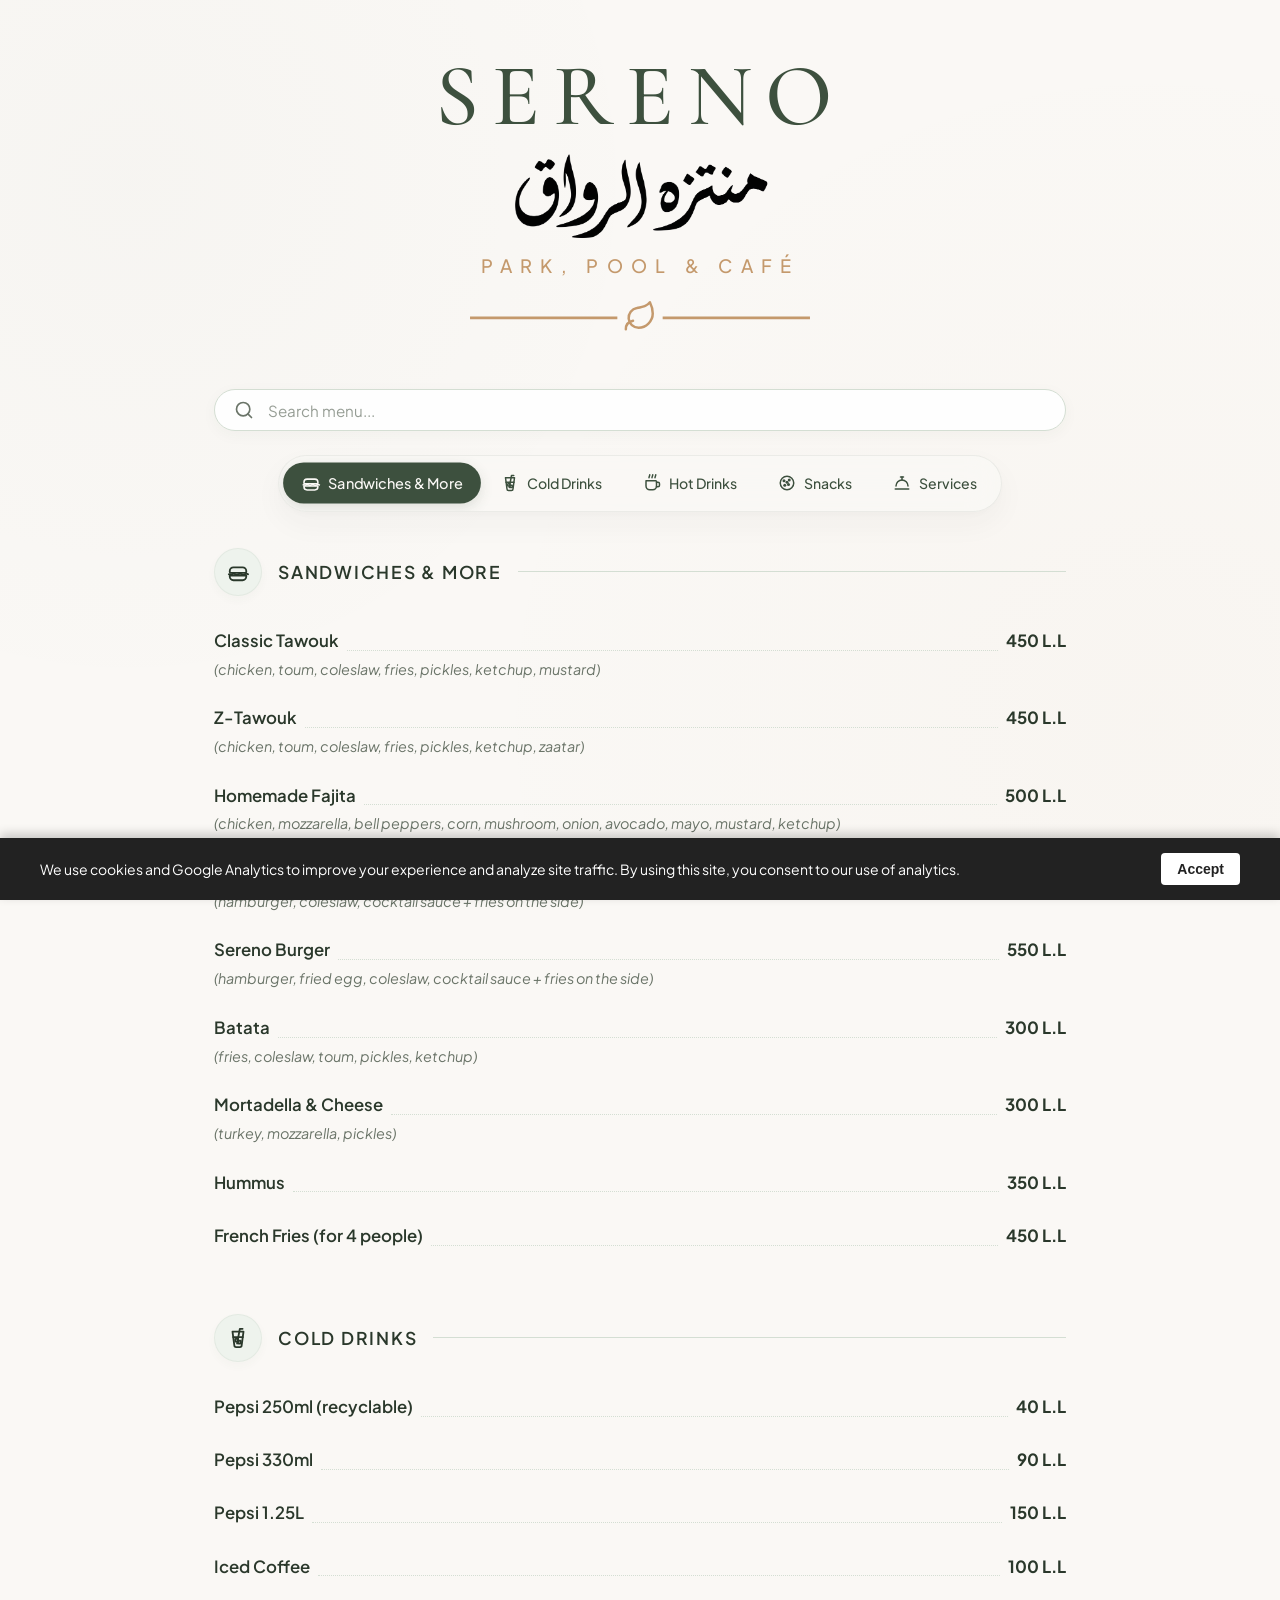
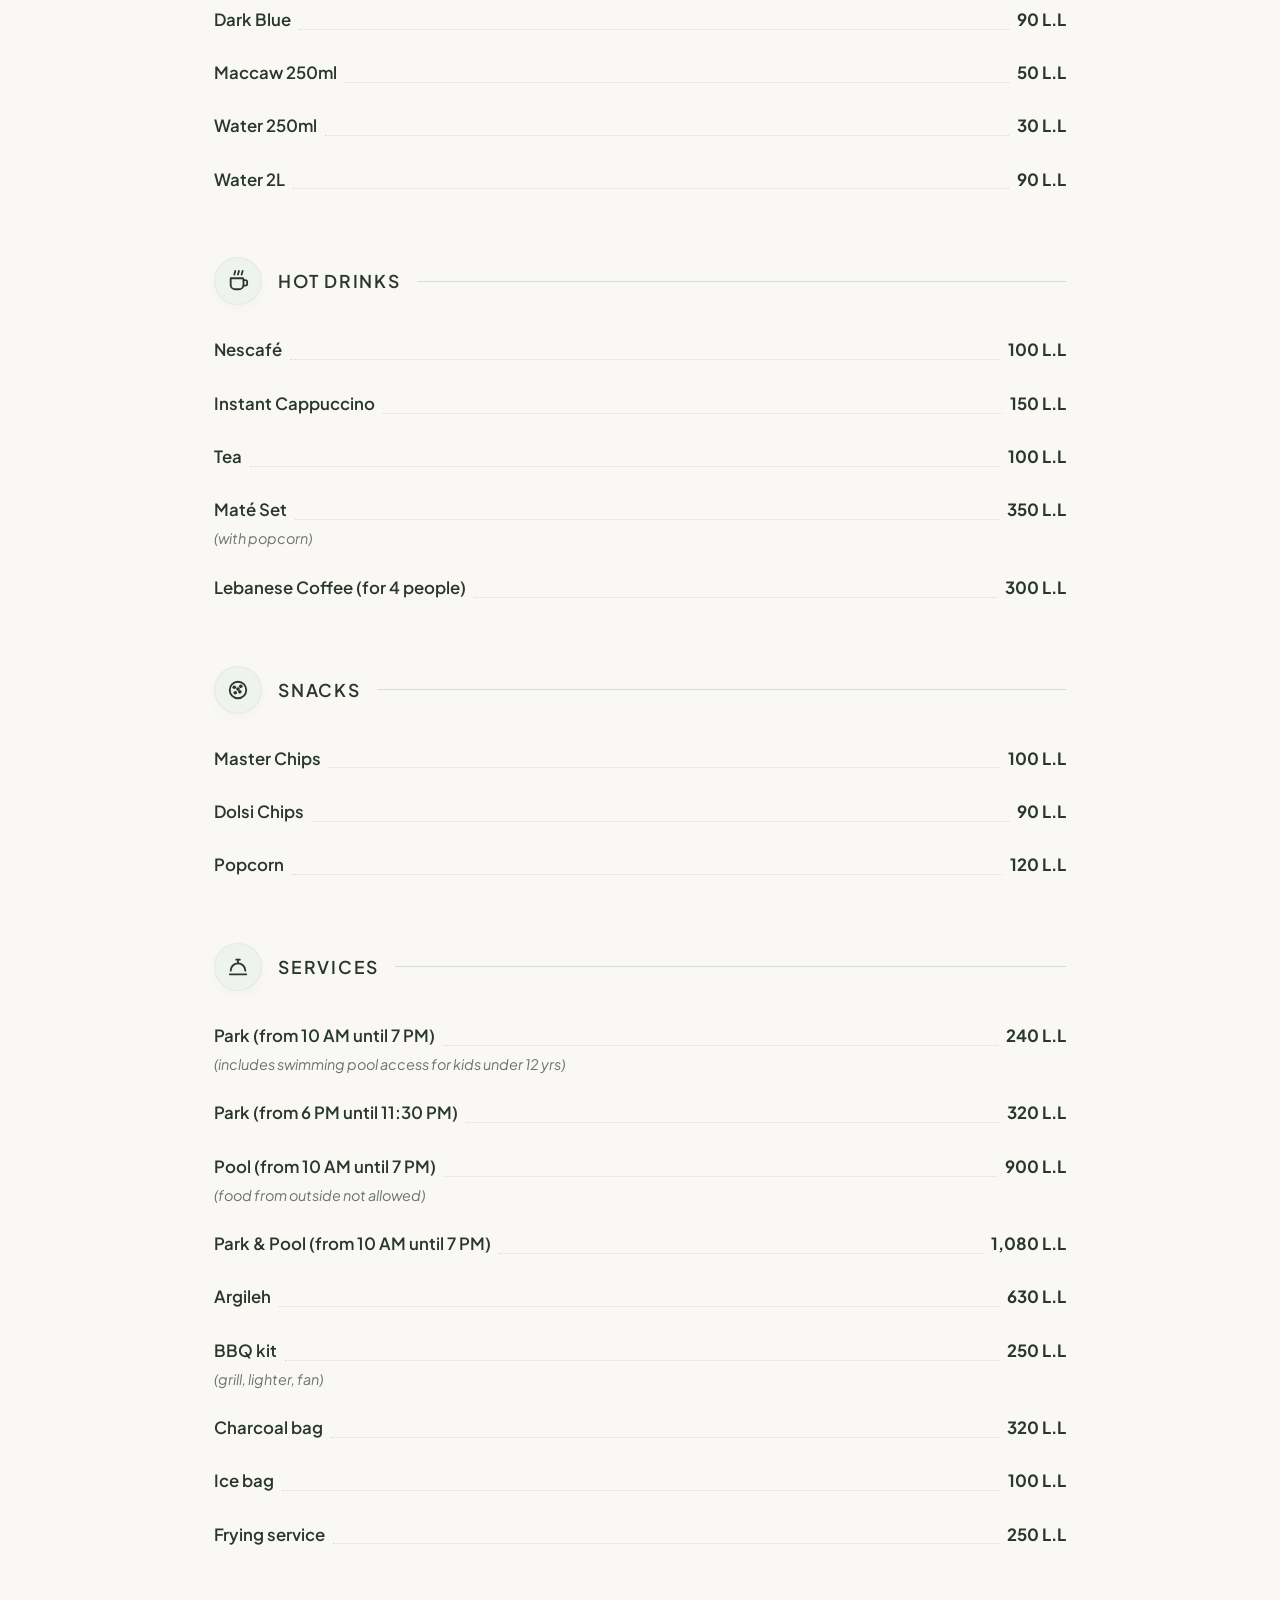
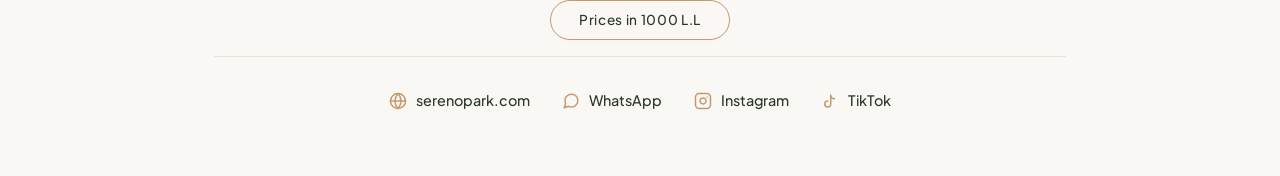
==== cafe-menu/index.html @ 5ae4ada9 "html, css, js menu" ====
<!doctype html>
<html lang="en">
    <head>
        <meta charset="UTF-8" />
        <meta name="viewport" content="width=device-width, initial-scale=1.0" />
        <meta
            name="google-site-verification"
            content="google4fcf4c6dfe03cd70" />

        <title>Sereno Park, Pool & Café</title>

        <meta name="description" content="Sereno Park, Pool & Café Menu" />
        <link
            rel="canonical"
            href="https://sereno-lb.github.io/menu/cafe-menu/" />
        <link rel="icon" type="image/png" href="favicon.png" />

        <link rel="stylesheet" href="css/default.css" />
        <!-- Google tag (gtag.js) -->
        <script
            async
            src="https://www.googletagmanager.com/gtag/js?id=G-XNQ6TXQ0K0"></script>
        <script>
            window.dataLayer = window.dataLayer || [];
            function gtag() {
                dataLayer.push(arguments);
            }
            gtag('js', new Date());

            gtag('config', 'G-XNQ6TXQ0K0');
        </script>
    </head>

    <body>
        <header class="hero">
            <div class="hero__content">
                <h1 class="hero__title">SERENO</h1>

                <img
                    class="hero__arabic-title"
                    src="img/title-Arabic.png"
                    alt="منتزه الرواق" />

                <p class="hero__subtitle">Park, Pool & Café</p>

                <div class="hero__divider">
                    <!--
                        Leaf icon: Lucide Icons (lucide.dev), Apache 2.0 license.
                        Paths designed for 24x24. Translated to sit at center of a 120x26 viewBox.
                    -->
                    <svg
                        class="hero__divider-svg"
                        viewBox="0 0 120 26"
                        fill="none"
                        xmlns="http://www.w3.org/2000/svg">
                        <line
                            x1="0"
                            y1="13"
                            x2="52"
                            y2="13"
                            stroke="currentColor"
                            stroke-width="1" />
                        <g
                            transform="translate(54, 6.5) scale(0.5)"
                            stroke="currentColor"
                            stroke-width="1.75"
                            stroke-linecap="round"
                            stroke-linejoin="round">
                            <path
                                d="M11 20A7 7 0 0 1 9.8 6.1C15.25 5 17 4.48 19 2c1 2 2 4.18 2 8 0 5.5-4.78 10-10 10z" />
                            <path d="M2 21c0-3 1.85-5.36 5.08-6" />
                        </g>
                        <line
                            x1="68"
                            y1="13"
                            x2="120"
                            y2="13"
                            stroke="currentColor"
                            stroke-width="1" />
                    </svg>
                </div>
            </div>
        </header>

        <div id="promo-card" class="promo-card">
            <!-- Dismiss / Close Button -->
            <button
                id="promo-dismiss-btn"
                class="promo-close-btn"
                aria-label="Close promotion">
                &times;
            </button>

            <div class="promo-header">
                <span class="promo-tag">Special Offer</span>
                <h2>Drink on Us!</h2>
                <p class="promo-sub">
                    4 quick steps to claim your free soft or hot drink:
                </p>
            </div>

            <ul class="promo-steps">
                <li>
                    <span class="step-num">1</span>
                    <span
                        ><a
                            href="https://g.page/r/CWM9u1jWttiyEBM/review"
                            target="_blank"
                            rel="noopener"
                            >Post a 5★ review on Google Maps</a
                        ></span
                    >
                </li>
                <li>
                    <span class="step-num">2</span>
                    <span
                        ><a
                            href="https://instagram.com/sereno.park"
                            target="_blank"
                            rel="noopener"
                            >Follow @sereno.park on Instagram</a
                        ></span
                    >
                </li>
                <li>
                    <span class="step-num">3</span>
                    <span>Mention us in an Instagram story</span>
                </li>
                <li>
                    <span class="step-num">4</span>
                    <span>Show this to your server & enjoy! 🎉</span>
                </li>
            </ul>
        </div>

        <div class="search-container">
            <div class="search-box">
                <svg
                    class="search-icon"
                    viewBox="0 0 24 24"
                    fill="none"
                    stroke="currentColor"
                    stroke-width="2"
                    stroke-linecap="round"
                    stroke-linejoin="round">
                    <circle cx="11" cy="11" r="8"></circle>
                    <line x1="21" y1="21" x2="16.65" y2="16.65"></line>
                </svg>
                <input
                    type="text"
                    id="menu-search"
                    class="search-input"
                    placeholder="Search menu..."
                    aria-label="Search menu items" />
                <button
                    type="button"
                    id="search-clear"
                    class="search-clear"
                    aria-label="Clear search"
                    hidden>
                    &times;
                </button>
            </div>
            <div
                id="search-results-info"
                class="search-results-info"
                hidden></div>
        </div>

        <nav id="menu-nav" class="menu-nav" aria-label="Menu Sections">
            <div id="menu-nav-list" class="menu-nav__list">
                <!-- Generated by JavaScript -->
            </div>
        </nav>

        <main id="menu" class="menu" aria-live="polite">
            <div class="loading">Loading menu...</div>
        </main>

        <div class="disclaimer-container">
            <p id="footer-text" class="disclaimer-pill"></p>
        </div>

        <footer class="footer">
            <div class="footer__divider"></div>
            <div class="footer__links">
                <a
                    href="https://serenopark.com"
                    target="_blank"
                    rel="noopener noreferrer"
                    class="footer__link">
                    <svg
                        class="footer__icon"
                        viewBox="0 0 24 24"
                        fill="none"
                        stroke="currentColor"
                        stroke-width="2"
                        stroke-linecap="round"
                        stroke-linejoin="round">
                        <circle cx="12" cy="12" r="10"></circle>
                        <line x1="2" y1="12" x2="22" y2="12"></line>
                        <path
                            d="M12 2a15.3 15.3 0 0 1 4 10 15.3 15.3 0 0 1-4 10 15.3 15.3 0 0 1-4-10 15.3 15.3 0 0 1 4-10z"></path>
                    </svg>
                    <span>serenopark.com</span>
                </a>
                <a
                    href="https://wa.me/+96176842956"
                    target="_blank"
                    rel="noopener noreferrer"
                    class="footer__link">
                    <svg
                        class="footer__icon"
                        viewBox="0 0 24 24"
                        fill="none"
                        stroke="currentColor"
                        stroke-width="2"
                        stroke-linecap="round"
                        stroke-linejoin="round">
                        <path
                            d="M21 11.5a8.38 8.38 0 0 1-.9 3.8 8.5 8.5 0 0 1-7.6 4.7 8.38 8.38 0 0 1-3.8-.9L3 21l1.9-5.7a8.38 8.38 0 0 1-.9-3.8 8.5 8.5 0 0 1 4.7-7.6 8.38 8.38 0 0 1 3.8-.9h.5a8.48 8.48 0 0 1 8 8v.5z"></path>
                    </svg>
                    <span>WhatsApp</span>
                </a>
                <a
                    href="https://instagram.com/sereno.park"
                    target="_blank"
                    rel="noopener noreferrer"
                    class="footer__link">
                    <svg
                        class="footer__icon"
                        viewBox="0 0 24 24"
                        fill="none"
                        stroke="currentColor"
                        stroke-width="2"
                        stroke-linecap="round"
                        stroke-linejoin="round">
                        <rect
                            x="2"
                            y="2"
                            width="20"
                            height="20"
                            rx="5"
                            ry="5"></rect>
                        <path
                            d="M16 11.37A4 4 0 1 1 12.63 8 4 4 0 0 1 16 11.37z"></path>
                        <line x1="17.5" y1="6.5" x2="17.51" y2="6.5"></line>
                    </svg>
                    <span>Instagram</span>
                </a>
                <a
                    href="https://tiktok.com/@sereno.park"
                    target="_blank"
                    rel="noopener noreferrer"
                    class="footer__link">
                    <svg
                        class="footer__icon"
                        viewBox="0 0 24 24"
                        fill="none"
                        stroke="currentColor"
                        stroke-width="2"
                        stroke-linecap="round"
                        stroke-linejoin="round">
                        <path d="M9 12a4 4 0 1 0 4 4V4a5 5 0 0 0 5 5"></path>
                    </svg>
                    <span>TikTok</span>
                </a>
            </div>
        </footer>

        <template id="section-template">
            <section class="menu-section">
                <header class="menu-section__header">
                    <div class="menu-section__icon-container">
                        <!-- SVG loaded dynamically -->
                    </div>
                    <h2 class="menu-section__title"></h2>
                    <div class="menu-section__line"></div>
                </header>

                <div class="menu-items"></div>
            </section>
        </template>

        <template id="item-template">
            <article class="menu-item">
                <div class="menu-item__header">
                    <h3 class="menu-item__name"></h3>
                    <div class="menu-item__dots"></div>
                    <div class="menu-item__price"></div>
                </div>
                <p class="menu-item__description"></p>
            </article>
        </template>

        <div id="cookie-consent-banner" class="cookie-banner">
            <div class="cookie-content">
                <p>
                    We use cookies and
                    <a
                        href="https://policies.google.com/technologies/partner-sites"
                        >Google Analytics</a
                    >
                    to improve your experience and analyze site traffic. By
                    using this site, you consent to our use of analytics.
                </p>
                <div class="cookie-actions">
                    <button id="cookie-accept-btn" class="cookie-btn">
                        Accept
                    </button>
                </div>
            </div>
        </div>

        <script src="js/menu.js"></script>
        <script src="js/promotions.js"></script>
        <script src="js/main.js" defer></script>
    </body>
</html>
---- cafe-menu/css/default.css ----
@import url('https://fonts.googleapis.com/css2?family=Cormorant+Garamond:wght@500;600&family=Plus+Jakarta+Sans:wght@400;500;600;700&display=swap');

:root {
    --color-primary: #3d503e;
    /* Serene forest sage */
    --color-primary-dark: #2a382b;
    /* Deep dark olive */
    --color-primary-light: #eef3ed;
    /* Light sage accent */
    --color-accent: #c4996c;
    /* Warm latte gold */
    --color-background: #faf8f5;
    /* Serene cream paper background */
    --color-surface: #ffffff;

    --color-text: #2a2e29;
    /* Charcoal text with olive tint */
    --color-text-light: #6a7468;
    /* Sage grey for descriptions */
    --color-border: #d4ded3;
    /* Soft border line */

    --font-title: 'Cormorant Garamond', serif;
    --font-body: 'Plus Jakarta Sans', sans-serif;

    --radius-sm: 8px;
    --radius-md: 16px;
    --radius-lg: 30px;

    --transition-fast: 150ms ease;
    --transition-smooth: 250ms cubic-bezier(0.4, 0, 0.2, 1);

    --content-width: 900px;
}

*,
*::before,
*::after {
    box-sizing: border-box;
}

html {
    scroll-behavior: smooth;
    /* Adjust for floating navigation pill + margin */
    scroll-padding-top: 78px;
}

body {
    margin: 0;
    font-family: var(--font-body);
    color: var(--color-text);
    background: var(--color-background);
    line-height: 1.6;
    overflow-x: hidden;
}

/* Base custom interactive styles */
a {
    color: inherit;
    text-decoration: none;
}

/* Organic Background Details - Pure CSS vector decoration */
body::before {
    content: '';
    position: absolute;
    top: 0;
    left: 0;
    width: 100%;
    height: 100%;
    z-index: -2;
    background:
        radial-gradient(
            circle at 10% 20%,
            rgba(61, 80, 62, 0.02) 0%,
            transparent 40%
        ),
        radial-gradient(
            circle at 90% 80%,
            rgba(196, 153, 108, 0.03) 0%,
            transparent 50%
        );
    pointer-events: none;
}

/* Hero Header */
.hero {
    padding: clamp(1.75rem, 4vw, 3rem) 1.5rem clamp(1rem, 2.5vw, 1.75rem);
    text-align: center;
}

.hero__content {
    max-width: 600px;
    margin: 0 auto;
    display: flex;
    flex-direction: column;
    align-items: center;
}

.hero__title {
    margin: 0;
    font-family: var(--font-title);
    font-size: clamp(3.5rem, 9vw, 5.5rem);
    font-weight: 500;
    letter-spacing: 0.15em;
    color: var(--color-primary);
    line-height: 1.1;
    animation: slideDown 0.8s cubic-bezier(0.16, 1, 0.3, 1);
}

.hero__arabic-title {
    max-width: clamp(180px, 40vw, 260px);
    width: 100%;
    height: auto;
    margin: 0.25rem auto 0.15rem;
    display: block;
    animation: fadeIn 1s ease-out;
}

.hero__subtitle {
    margin-top: 0.35rem;
    margin-bottom: 0;
    font-size: clamp(0.95rem, 2.5vw, 1.15rem);
    letter-spacing: 0.45em;
    text-transform: uppercase;
    color: var(--color-accent);
    font-weight: 500;
    animation: fadeIn 1.2s ease-out;
}

.hero__divider {
    margin-top: 0;
    width: clamp(240px, 75vw, 340px);
    max-width: 100%;
    color: var(--color-accent);
    animation: scaleUp 1s cubic-bezier(0.16, 1, 0.3, 1);
}

.hero__divider-svg {
    width: 100%;
    height: auto;
}

/* Floating Glass Navigation Pill */
.menu-nav {
    position: sticky;
    top: 20px;
    z-index: 100;
    padding: 0 1rem;
    display: flex;
    justify-content: center;
}

.menu-nav__list {
    display: flex;
    justify-content: center;
    gap: 0.35rem;
    padding: 0.45rem;
    border-radius: var(--radius-lg);
    background: rgba(250, 248, 245, 0.85);
    backdrop-filter: blur(16px);
    border: 1px solid rgba(61, 80, 62, 0.08);
    box-shadow:
        0 12px 30px rgba(42, 46, 41, 0.04),
        0 4px 10px rgba(42, 46, 41, 0.02);
    width: fit-content;
    max-width: 100%;
    overflow-x: auto;
    scroll-behavior: smooth;
    scrollbar-width: none;
}

.menu-nav__list::-webkit-scrollbar {
    display: none;
}

.menu-nav__link {
    display: flex;
    align-items: center;
    gap: 0.5rem;
    white-space: nowrap;
    padding: 0.55rem 1.1rem;
    border-radius: var(--radius-lg);
    font-weight: 500;
    font-size: 0.88rem;
    color: var(--color-primary);
    transition: all var(--transition-smooth);
}

.menu-nav__link:hover {
    background: rgba(61, 80, 62, 0.05);
    color: var(--color-primary-dark);
}

.menu-nav__link.active {
    background: var(--color-primary);
    color: var(--color-background);
    transform: scale(1.03);
    box-shadow: 0 4px 12px rgba(61, 80, 62, 0.15);
}

.menu-nav__icon {
    width: 18px;
    height: 18px;
    min-width: 18px;
    flex-shrink: 0;
    display: inline-flex;
    align-items: center;
    justify-content: center;
}

.menu-nav__icon svg {
    width: 18px;
    height: 18px;
    min-width: 18px;
    flex-shrink: 0;
    stroke: currentColor;
    display: block;
    overflow: visible;
}

/* Main Menu Layout */
.menu {
    max-width: var(--content-width);
    margin: 0 auto;
    padding: 1.25rem 1.5rem 1.5rem;
    display: flex;
    flex-direction: column;
    gap: 2rem;
}

.loading {
    text-align: center;
    color: var(--color-text-light);
    padding: 5rem 0;
    font-weight: 500;
}

/* Menu Sections */
.menu-section {
    padding: 1rem 0;
}

.menu-section__header {
    display: flex;
    align-items: center;
    gap: 1rem;
    margin-bottom: 2rem;
    width: 100%;
}

.menu-section__icon-container {
    display: flex;
    align-items: center;
    justify-content: center;
    width: 48px;
    height: 48px;
    border-radius: 50%;
    background-color: var(--color-primary-light);
    flex-shrink: 0;
    border: 1px solid rgba(61, 80, 62, 0.06);
    box-shadow: 0 4px 10px rgba(61, 80, 62, 0.03);
    color: var(--color-primary-dark);
}

.menu-section__icon-container svg {
    width: 22px;
    height: 22px;
    min-width: 22px;
    stroke: currentColor;
    display: block;
    overflow: visible;
}

.menu-section__title {
    margin: 0;
    font-size: 1.1rem;
    font-weight: 600;
    letter-spacing: 0.1em;
    text-transform: uppercase;
    color: var(--color-primary-dark);
    white-space: nowrap;
}

.menu-section__line {
    flex-grow: 1;
    height: 1px;
    background-color: var(--color-border);
}

.menu-items {
    display: grid;
    gap: 1.65rem;
}

/* Menu Item Design */
.menu-item {
    display: flex;
    flex-direction: column;
    transition: transform var(--transition-smooth);
}

.menu-item:hover {
    transform: translateX(4px);
}

.menu-item__header {
    display: flex;
    align-items: baseline;
    width: 100%;
}

.menu-item__name {
    margin: 0;
    font-size: 1.05rem;
    font-weight: 600;
    color: var(--color-primary-dark);
}

.menu-item__dots {
    flex-grow: 1;
    border-bottom: 1.5px dotted var(--color-border);
    margin: 0 0.5rem;
    height: 1px;
    align-self: flex-end;
    position: relative;
    top: -4px;
    min-width: 15px;
}

.menu-item__price {
    font-size: 1.05rem;
    font-weight: 700;
    color: var(--color-primary-dark);
    white-space: nowrap;
}

.menu-item__description {
    margin: 0.25rem 0 0;
    color: var(--color-text-light);
    font-size: 0.9rem;
    font-style: italic;
    line-height: 1.4;
}

.menu-item__description:empty {
    display: none;
}

/* Search Bar Container */
.search-container {
    max-width: var(--content-width);
    margin: 0 auto 1.5rem;
    padding: 0 1.5rem;
}

.search-box {
    position: relative;
    display: flex;
    align-items: center;
    background: rgba(255, 255, 255, 0.9);
    border: 1px solid var(--color-border);
    border-radius: var(--radius-lg);
    padding: 0.6rem 1.2rem;
    box-shadow: 0 4px 15px rgba(61, 80, 62, 0.04);
    transition: all var(--transition-smooth);
}

.search-box:focus-within {
    border-color: var(--color-primary);
    box-shadow: 0 6px 20px rgba(61, 80, 62, 0.12);
    background: #ffffff;
}

.search-icon {
    width: 20px;
    height: 20px;
    color: var(--color-text-light);
    flex-shrink: 0;
    margin-right: 0.75rem;
}

.search-input {
    flex-grow: 1;
    border: none;
    outline: none;
    background: transparent;
    font-family: var(--font-body);
    font-size: 0.95rem;
    color: var(--color-text);
}

.search-input::placeholder {
    color: var(--color-text-light);
    opacity: 0.7;
}

.search-clear {
    background: none;
    border: none;
    font-size: 1.25rem;
    color: var(--color-text-light);
    cursor: pointer;
    padding: 0 0.25rem;
    line-height: 1;
    transition: color var(--transition-fast);
}

.search-clear:hover {
    color: var(--color-primary-dark);
}

.search-results-info {
    text-align: center;
    margin-top: 0.5rem;
    font-size: 0.85rem;
    color: var(--color-text-light);
    font-weight: 500;
}

.no-results {
    text-align: center;
    padding: 3rem 1rem;
    color: var(--color-text-light);
}

.no-results p {
    font-size: 1.05rem;
    margin-bottom: 1rem;
}

.clear-search-btn {
    background: var(--color-primary-light);
    color: var(--color-primary-dark);
    border: 1px solid var(--color-border);
    padding: 0.5rem 1.25rem;
    border-radius: var(--radius-lg);
    font-family: var(--font-body);
    font-weight: 600;
    cursor: pointer;
    transition: all var(--transition-smooth);
}

.clear-search-btn:hover {
    background: var(--color-primary);
    color: #ffffff;
}

/* Disclaimer Pill */
.disclaimer-container {
    display: flex;
    justify-content: center;
    padding: 0.75rem 1.5rem 1rem;
}

.disclaimer-pill {
    border: 1px solid var(--color-accent);
    border-radius: var(--radius-lg);
    padding: 0.5rem 1.75rem;
    font-size: 0.85rem;
    color: var(--color-primary-dark);
    font-weight: 500;
    letter-spacing: 0.05em;
    display: inline-block;
    margin: 0;
    background: rgba(250, 248, 245, 0.8);
    box-shadow: 0 4px 10px rgba(0, 0, 0, 0.01);
}

/* Footer with top divider & minimal icons */
.footer {
    display: flex;
    flex-direction: column;
    align-items: center;
    padding: 0 1.5rem 4rem;
    max-width: var(--content-width);
    margin: 0 auto;
}

.footer__divider {
    width: 100%;
    height: 1px;
    background: var(--color-border);
    margin-bottom: 2rem;
    opacity: 0.7;
}

.footer__links {
    display: flex;
    flex-wrap: wrap;
    align-items: center;
    justify-content: center;
    gap: 1.25rem 2rem;
}

.footer__link {
    display: inline-flex;
    align-items: center;
    gap: 0.55rem;
    color: var(--color-primary-dark);
    font-size: 0.9rem;
    font-weight: 500;
    text-decoration: none;
    transition: color var(--transition-fast);
}

.footer__link:hover {
    color: var(--color-primary);
}

.footer__icon {
    width: 18px;
    height: 18px;
    color: var(--color-accent);
    flex-shrink: 0;
    transition: transform var(--transition-fast);
}

.footer__link:hover .footer__icon {
    transform: scale(1.15);
}

.promo-card {
    display: none;
    position: relative;
    max-width: 420px;
    margin: -25px auto 5px;
    padding: 24px;
    background: #ffffff;
    border-radius: 16px;
    box-shadow: 0 10px 25px rgba(0, 0, 0, 0.08);
    border: 1px solid #f0f0f0;
    text-align: left;
}

/* Close / Dismiss Button Styles */
.promo-close-btn {
    position: absolute;
    top: 12px;
    right: 14px;
    background: transparent;
    border: none;
    font-size: 1.5rem;
    line-height: 1;
    color: #9ca3af;
    cursor: pointer;
    padding: 4px 8px;
    border-radius: 50%;
    transition:
        color 0.2s,
        background-color 0.2s;
}

.promo-close-btn:hover {
    color: #111827;
    background-color: #f3f4f6;
}

.promo-tag {
    background: #f0fdf4;
    color: #166534;
    font-size: 0.75rem;
    font-weight: 700;
    text-transform: uppercase;
    letter-spacing: 0.05em;
    padding: 4px 10px;
    border-radius: 20px;
}

.promo-header h2 {
    margin: 10px 0 4px;
    font-size: 1.5rem;
    color: #111827;
}

.promo-sub {
    margin: 0 0 20px;
    font-size: 0.9rem;
    color: #6b7280;
}

.promo-steps {
    list-style: none;
    padding: 0;
    margin: 0;
    display: flex;
    flex-direction: column;
    gap: 12px;
}

.promo-steps li {
    display: flex;
    align-items: center;
    gap: 12px;
    font-size: 0.95rem;
    color: #374151;
}

.promo-steps a {
    color: #2563eb;
    text-decoration: none;
    font-weight: 600;
}

.promo-steps a:hover {
    text-decoration: underline;
}

.step-num {
    display: inline-flex;
    align-items: center;
    justify-content: center;
    width: 28px;
    height: 28px;
    background: #f3f4f6;
    color: #1f2937;
    font-weight: 700;
    font-size: 0.85rem;
    border-radius: 50%;
    flex-shrink: 0;
}

/* Google Analytics Consent Notice Styles */
.cookie-banner {
    display: none;
    position: fixed;
    bottom: 0;
    left: 0;
    width: 100%;
    background-color: #222222;
    color: #ffffff;
    padding: 15px 20px;
    box-shadow: 0 -4px 10px rgba(0, 0, 0, 0.2);
    z-index: 9999;
    box-sizing: border-box;
}

.cookie-content {
    max-width: 1200px;
    margin: 0 auto;
    display: flex;
    flex-wrap: wrap;
    align-items: center;
    justify-content: space-between;
    gap: 15px;
}

.cookie-content p {
    margin: 0;
    font-size: 14px;
    line-height: 1.5;
    flex: 1;
    min-width: 250px;
}

.cookie-actions {
    display: flex;
    gap: 10px;
}

.cookie-btn {
    background-color: #ffffff;
    color: #222222;
    border: none;
    padding: 8px 16px;
    font-size: 14px;
    font-weight: bold;
    border-radius: 4px;
    cursor: pointer;
    transition: background-color 0.2s;
}

.cookie-btn:hover {
    background-color: #e0e0e0;
}

/* Keyframe Animations */
@keyframes slideDown {
    from {
        opacity: 0;
        transform: translateY(-20px);
    }

    to {
        opacity: 1;
        transform: translateY(0);
    }
}

@keyframes fadeIn {
    from {
        opacity: 0;
    }

    to {
        opacity: 1;
    }
}

@keyframes scaleUp {
    from {
        opacity: 0;
        transform: scale(0.95);
    }

    to {
        opacity: 1;
        transform: scale(1);
    }
}

.fade-in {
    opacity: 0;
    transform: translateY(15px);
    animation: itemFadeIn 0.5s cubic-bezier(0.16, 1, 0.3, 1) forwards;
}

@keyframes itemFadeIn {
    to {
        opacity: 1;
        transform: translateY(0);
    }
}

/* Mobile & Tablet Responsiveness */
@media (max-width: 640px) {
    .menu {
        padding: 1rem 1.25rem 1rem;
    }

    .hero {
        padding: 1.5rem 1rem 0.75rem;
    }

    .menu-nav {
        top: 15px;
        justify-content: flex-start;
        padding: 0 0.75rem;
    }

    .menu-nav__list {
        width: 100%;
        justify-content: flex-start;
        overflow-x: auto;
    }

    .menu-nav__link {
        padding: 0.5rem 0.85rem;
        font-size: 0.82rem;
        gap: 0.35rem;
    }

    .menu-item__name {
        font-size: 0.98rem;
        white-space: normal;
        line-height: 1.3;
    }

    .menu-item__price {
        font-size: 0.98rem;
    }

    .menu-item__dots {
        margin: 0 0.4rem;
    }

    .menu-section__header {
        margin-bottom: 1.5rem;
    }
}

@media (max-width: 480px) {
    .menu-item__header {
        flex-wrap: nowrap;
        gap: 0.25rem;
    }

    .menu-item__dots {
        display: block;
        min-width: 12px;
        margin: 0 0.35rem;
    }

    .menu-item__price {
        font-size: 0.95rem;
    }

    .menu-item__name {
        font-size: 0.95rem;
    }

    .menu-items {
        gap: 1.5rem;
    }
}

@media (prefers-reduced-motion: reduce) {
    *,
    *::before,
    *::after {
        animation: none !important;
        transition: none !important;
        scroll-behavior: auto !important;
    }

    .fade-in {
        opacity: 1 !important;
        transform: none !important;
    }
}
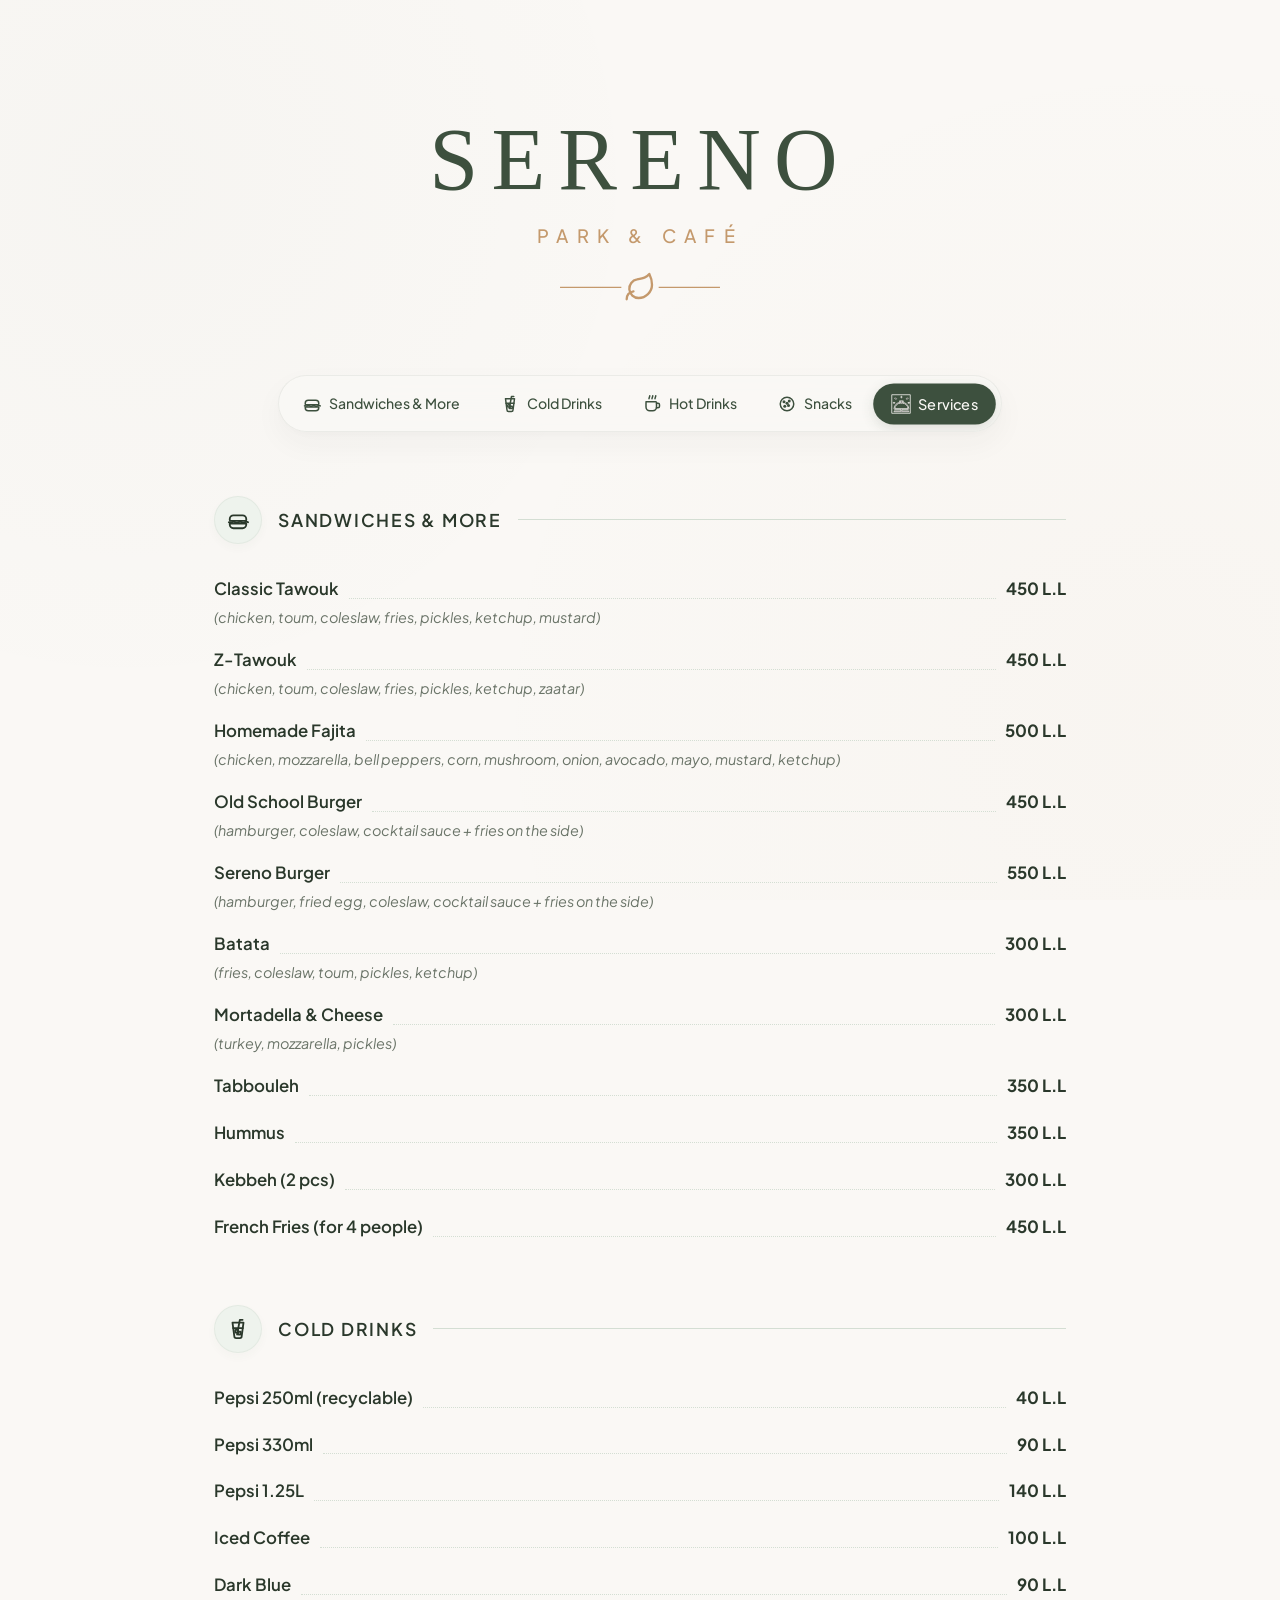
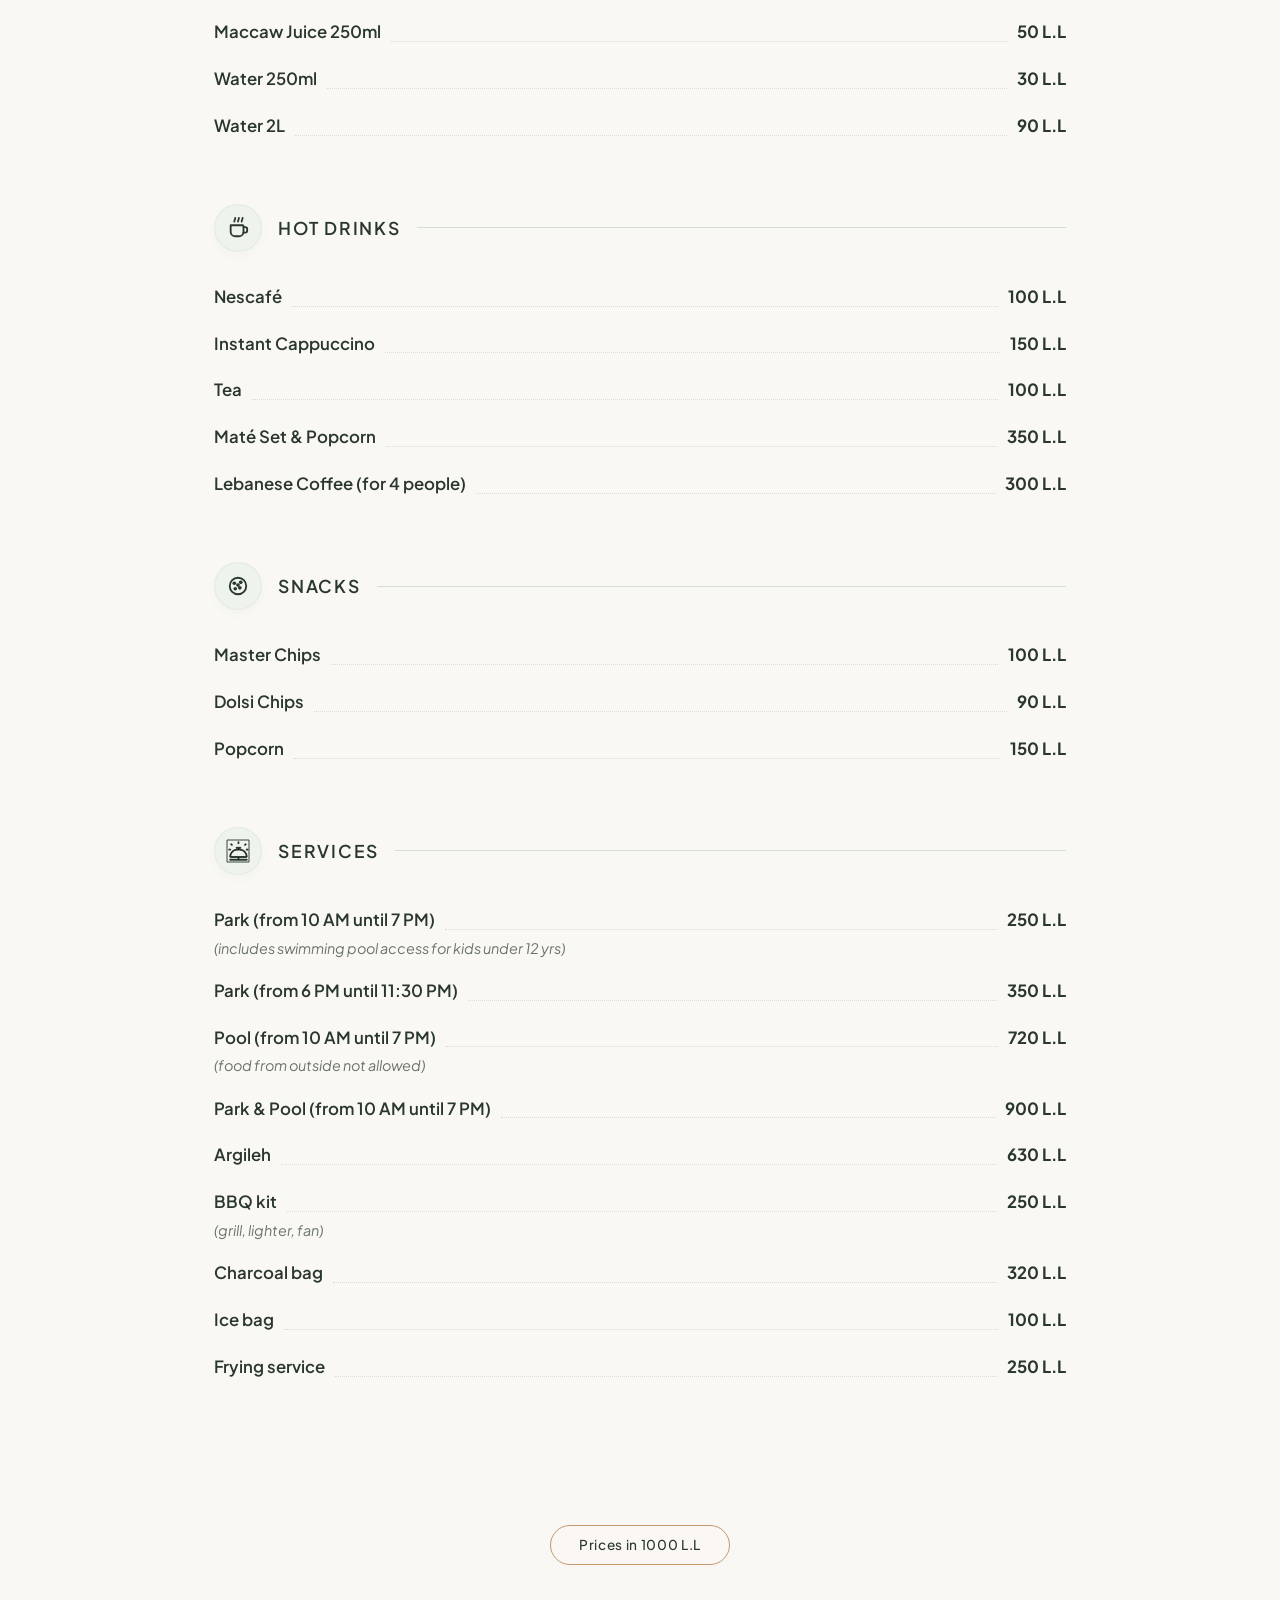
==== commit f776f8b7: "html, css, js menu" ====
--- a/cafe-menu/index.html
+++ b/cafe-menu/index.html
@@ -3,17 +3,11 @@
     <head>
         <meta charset="UTF-8" />
         <meta name="viewport" content="width=device-width, initial-scale=1.0" />
-        <meta
-            name="google-site-verification"
-            content="google4fcf4c6dfe03cd70" />
 
-        <title>Sereno Park, Pool & Café</title>
+        <title>Sereno Park & Café</title>
 
-        <meta name="description" content="Sereno Park, Pool & Café Menu" />
-        <link
-            rel="canonical"
-            href="https://sereno-lb.github.io/menu/cafe-menu/" />
-        <link rel="icon" type="image/png" href="favicon.png" />
+        <meta name="description" content="Sereno Park & Café Menu" />
+        <link rel="icon" type="image/png" href="img/favicon.png" />
 
         <link rel="stylesheet" href="css/default.css" />
         <!-- Google tag (gtag.js) -->
@@ -36,12 +30,7 @@
             <div class="hero__content">
                 <h1 class="hero__title">SERENO</h1>
 
-                <img
-                    class="hero__arabic-title"
-                    src="img/title-Arabic.png"
-                    alt="منتزه الرواق" />
-
-                <p class="hero__subtitle">Park, Pool & Café</p>
+                <p class="hero__subtitle">Park & Café</p>
 
                 <div class="hero__divider">
                     <!--
@@ -56,12 +45,12 @@
                         <line
                             x1="0"
                             y1="13"
-                            x2="52"
+                            x2="46"
                             y2="13"
                             stroke="currentColor"
                             stroke-width="1" />
                         <g
-                            transform="translate(54, 6.5) scale(0.5)"
+                            transform="translate(48, 1)"
                             stroke="currentColor"
                             stroke-width="1.75"
                             stroke-linecap="round"
@@ -71,7 +60,7 @@
                             <path d="M2 21c0-3 1.85-5.36 5.08-6" />
                         </g>
                         <line
-                            x1="68"
+                            x1="74"
                             y1="13"
                             x2="120"
                             y2="13"
@@ -81,91 +70,6 @@
                 </div>
             </div>
         </header>
-
-        <div id="promo-card" class="promo-card">
-            <!-- Dismiss / Close Button -->
-            <button
-                id="promo-dismiss-btn"
-                class="promo-close-btn"
-                aria-label="Close promotion">
-                &times;
-            </button>
-
-            <div class="promo-header">
-                <span class="promo-tag">Special Offer</span>
-                <h2>Drink on Us!</h2>
-                <p class="promo-sub">
-                    4 quick steps to claim your free soft or hot drink:
-                </p>
-            </div>
-
-            <ul class="promo-steps">
-                <li>
-                    <span class="step-num">1</span>
-                    <span
-                        ><a
-                            href="https://g.page/r/CWM9u1jWttiyEBM/review"
-                            target="_blank"
-                            rel="noopener"
-                            >Post a 5★ review on Google Maps</a
-                        ></span
-                    >
-                </li>
-                <li>
-                    <span class="step-num">2</span>
-                    <span
-                        ><a
-                            href="https://instagram.com/sereno.park"
-                            target="_blank"
-                            rel="noopener"
-                            >Follow @sereno.park on Instagram</a
-                        ></span
-                    >
-                </li>
-                <li>
-                    <span class="step-num">3</span>
-                    <span>Mention us in an Instagram story</span>
-                </li>
-                <li>
-                    <span class="step-num">4</span>
-                    <span>Show this to your server & enjoy! 🎉</span>
-                </li>
-            </ul>
-        </div>
-
-        <div class="search-container">
-            <div class="search-box">
-                <svg
-                    class="search-icon"
-                    viewBox="0 0 24 24"
-                    fill="none"
-                    stroke="currentColor"
-                    stroke-width="2"
-                    stroke-linecap="round"
-                    stroke-linejoin="round">
-                    <circle cx="11" cy="11" r="8"></circle>
-                    <line x1="21" y1="21" x2="16.65" y2="16.65"></line>
-                </svg>
-                <input
-                    type="text"
-                    id="menu-search"
-                    class="search-input"
-                    placeholder="Search menu..."
-                    aria-label="Search menu items" />
-                <button
-                    type="button"
-                    id="search-clear"
-                    class="search-clear"
-                    aria-label="Clear search"
-                    hidden>
-                    &times;
-                </button>
-            </div>
-            <div
-                id="search-results-info"
-                class="search-results-info"
-                hidden></div>
-        </div>
 
         <nav id="menu-nav" class="menu-nav" aria-label="Menu Sections">
             <div id="menu-nav-list" class="menu-nav__list">
@@ -177,95 +81,8 @@
             <div class="loading">Loading menu...</div>
         </main>
 
-        <div class="disclaimer-container">
-            <p id="footer-text" class="disclaimer-pill"></p>
-        </div>
-
         <footer class="footer">
-            <div class="footer__divider"></div>
-            <div class="footer__links">
-                <a
-                    href="https://serenopark.com"
-                    target="_blank"
-                    rel="noopener noreferrer"
-                    class="footer__link">
-                    <svg
-                        class="footer__icon"
-                        viewBox="0 0 24 24"
-                        fill="none"
-                        stroke="currentColor"
-                        stroke-width="2"
-                        stroke-linecap="round"
-                        stroke-linejoin="round">
-                        <circle cx="12" cy="12" r="10"></circle>
-                        <line x1="2" y1="12" x2="22" y2="12"></line>
-                        <path
-                            d="M12 2a15.3 15.3 0 0 1 4 10 15.3 15.3 0 0 1-4 10 15.3 15.3 0 0 1-4-10 15.3 15.3 0 0 1 4-10z"></path>
-                    </svg>
-                    <span>serenopark.com</span>
-                </a>
-                <a
-                    href="https://wa.me/+96176842956"
-                    target="_blank"
-                    rel="noopener noreferrer"
-                    class="footer__link">
-                    <svg
-                        class="footer__icon"
-                        viewBox="0 0 24 24"
-                        fill="none"
-                        stroke="currentColor"
-                        stroke-width="2"
-                        stroke-linecap="round"
-                        stroke-linejoin="round">
-                        <path
-                            d="M21 11.5a8.38 8.38 0 0 1-.9 3.8 8.5 8.5 0 0 1-7.6 4.7 8.38 8.38 0 0 1-3.8-.9L3 21l1.9-5.7a8.38 8.38 0 0 1-.9-3.8 8.5 8.5 0 0 1 4.7-7.6 8.38 8.38 0 0 1 3.8-.9h.5a8.48 8.48 0 0 1 8 8v.5z"></path>
-                    </svg>
-                    <span>WhatsApp</span>
-                </a>
-                <a
-                    href="https://instagram.com/sereno.park"
-                    target="_blank"
-                    rel="noopener noreferrer"
-                    class="footer__link">
-                    <svg
-                        class="footer__icon"
-                        viewBox="0 0 24 24"
-                        fill="none"
-                        stroke="currentColor"
-                        stroke-width="2"
-                        stroke-linecap="round"
-                        stroke-linejoin="round">
-                        <rect
-                            x="2"
-                            y="2"
-                            width="20"
-                            height="20"
-                            rx="5"
-                            ry="5"></rect>
-                        <path
-                            d="M16 11.37A4 4 0 1 1 12.63 8 4 4 0 0 1 16 11.37z"></path>
-                        <line x1="17.5" y1="6.5" x2="17.51" y2="6.5"></line>
-                    </svg>
-                    <span>Instagram</span>
-                </a>
-                <a
-                    href="https://tiktok.com/@sereno.park"
-                    target="_blank"
-                    rel="noopener noreferrer"
-                    class="footer__link">
-                    <svg
-                        class="footer__icon"
-                        viewBox="0 0 24 24"
-                        fill="none"
-                        stroke="currentColor"
-                        stroke-width="2"
-                        stroke-linecap="round"
-                        stroke-linejoin="round">
-                        <path d="M9 12a4 4 0 1 0 4 4V4a5 5 0 0 0 5 5"></path>
-                    </svg>
-                    <span>TikTok</span>
-                </a>
-            </div>
+            <p id="footer-text"></p>
         </footer>
 
         <template id="section-template">
@@ -293,27 +110,7 @@
             </article>
         </template>
 
-        <div id="cookie-consent-banner" class="cookie-banner">
-            <div class="cookie-content">
-                <p>
-                    We use cookies and
-                    <a
-                        href="https://policies.google.com/technologies/partner-sites"
-                        >Google Analytics</a
-                    >
-                    to improve your experience and analyze site traffic. By
-                    using this site, you consent to our use of analytics.
-                </p>
-                <div class="cookie-actions">
-                    <button id="cookie-accept-btn" class="cookie-btn">
-                        Accept
-                    </button>
-                </div>
-            </div>
-        </div>
-
         <script src="js/menu.js"></script>
-        <script src="js/promotions.js"></script>
         <script src="js/main.js" defer></script>
     </body>
 </html>
--- a/cafe-menu/css/default.css
+++ b/cafe-menu/css/default.css
@@ -1,4 +1,4 @@
-@import url('https://fonts.googleapis.com/css2?family=Cormorant+Garamond:wght@500;600&family=Plus+Jakarta+Sans:wght@400;500;600;700&display=swap');
+@import url('https://fonts.googleapis.com/css2?family=Cormorant+Garamond:ital,wght@0,300;0,400;0,500;0,600;0,700;1,400&family=Plus+Jakarta+Sans:wght@300;400;500;600;700&display=swap');
 
 :root {
     --color-primary: #3d503e;
@@ -20,7 +20,7 @@
     --color-border: #d4ded3;
     /* Soft border line */
 
-    --font-title: 'Cormorant Garamond', serif;
+    --font-title: 'Playfair Display', serif;
     --font-body: 'Plus Jakarta Sans', sans-serif;
 
     --radius-sm: 8px;
@@ -42,7 +42,7 @@
 html {
     scroll-behavior: smooth;
     /* Adjust for floating navigation pill + margin */
-    scroll-padding-top: 78px;
+    scroll-padding-top: 100px;
 }
 
 body {
@@ -85,8 +85,9 @@
 
 /* Hero Header */
 .hero {
-    padding: clamp(1.75rem, 4vw, 3rem) 1.5rem clamp(1rem, 2.5vw, 1.75rem);
+    padding: clamp(4rem, 10vw, 7rem) 1.5rem clamp(2rem, 5vw, 4rem);
     text-align: center;
+    background: transparent;
 }
 
 .hero__content {
@@ -108,18 +109,8 @@
     animation: slideDown 0.8s cubic-bezier(0.16, 1, 0.3, 1);
 }
 
-.hero__arabic-title {
-    max-width: clamp(180px, 40vw, 260px);
-    width: 100%;
-    height: auto;
-    margin: 0.25rem auto 0.15rem;
-    display: block;
-    animation: fadeIn 1s ease-out;
-}
-
 .hero__subtitle {
-    margin-top: 0.35rem;
-    margin-bottom: 0;
+    margin-top: 0.75rem;
     font-size: clamp(0.95rem, 2.5vw, 1.15rem);
     letter-spacing: 0.45em;
     text-transform: uppercase;
@@ -129,9 +120,8 @@
 }
 
 .hero__divider {
-    margin-top: 0;
-    width: clamp(240px, 75vw, 340px);
-    max-width: 100%;
+    margin-top: 0.1rem;
+    width: 160px;
     color: var(--color-accent);
     animation: scaleUp 1s cubic-bezier(0.16, 1, 0.3, 1);
 }
@@ -146,6 +136,7 @@
     position: sticky;
     top: 20px;
     z-index: 100;
+    /* No max-width — the pill sizes itself to content */
     padding: 0 1rem;
     display: flex;
     justify-content: center;
@@ -163,10 +154,10 @@
     box-shadow:
         0 12px 30px rgba(42, 46, 41, 0.04),
         0 4px 10px rgba(42, 46, 41, 0.02);
+    /* Pill sizes to its content — scrolls on very small screens */
     width: fit-content;
     max-width: 100%;
     overflow-x: auto;
-    scroll-behavior: smooth;
     scrollbar-width: none;
 }
 
@@ -223,7 +214,11 @@
 .menu {
     max-width: var(--content-width);
     margin: 0 auto;
-    padding: 1.25rem 1.5rem 1.5rem;
+    padding: 3rem 1.5rem 6rem;
+}
+
+/* Single-column layout — sections always stack vertically */
+#menu {
     display: flex;
     flex-direction: column;
     gap: 2rem;
@@ -238,7 +233,9 @@
 
 /* Menu Sections */
 .menu-section {
+    background: transparent;
     padding: 1rem 0;
+    scroll-margin-top: 110px;
 }
 
 .menu-section__header {
@@ -290,13 +287,14 @@
 
 .menu-items {
     display: grid;
-    gap: 1.65rem;
+    gap: 1.25rem;
 }
 
 /* Menu Item Design */
 .menu-item {
     display: flex;
     flex-direction: column;
+    padding: 0;
     transition: transform var(--transition-smooth);
 }
 
@@ -315,17 +313,17 @@
     font-size: 1.05rem;
     font-weight: 600;
     color: var(--color-primary-dark);
+    white-space: nowrap;
 }
 
 .menu-item__dots {
     flex-grow: 1;
     border-bottom: 1.5px dotted var(--color-border);
-    margin: 0 0.5rem;
+    margin: 0 0.6rem;
     height: 1px;
     align-self: flex-end;
     position: relative;
     top: -4px;
-    min-width: 15px;
 }
 
 .menu-item__price {
@@ -347,113 +345,15 @@
     display: none;
 }
 
-/* Search Bar Container */
-.search-container {
-    max-width: var(--content-width);
-    margin: 0 auto 1.5rem;
-    padding: 0 1.5rem;
-}
-
-.search-box {
-    position: relative;
-    display: flex;
-    align-items: center;
-    background: rgba(255, 255, 255, 0.9);
-    border: 1px solid var(--color-border);
-    border-radius: var(--radius-lg);
-    padding: 0.6rem 1.2rem;
-    box-shadow: 0 4px 15px rgba(61, 80, 62, 0.04);
-    transition: all var(--transition-smooth);
-}
-
-.search-box:focus-within {
-    border-color: var(--color-primary);
-    box-shadow: 0 6px 20px rgba(61, 80, 62, 0.12);
-    background: #ffffff;
-}
-
-.search-icon {
-    width: 20px;
-    height: 20px;
-    color: var(--color-text-light);
-    flex-shrink: 0;
-    margin-right: 0.75rem;
-}
-
-.search-input {
-    flex-grow: 1;
-    border: none;
-    outline: none;
+/* Footer disclaimer */
+.footer {
+    display: flex;
+    justify-content: center;
+    padding: 2rem 1.5rem 5rem;
     background: transparent;
-    font-family: var(--font-body);
-    font-size: 0.95rem;
-    color: var(--color-text);
-}
-
-.search-input::placeholder {
-    color: var(--color-text-light);
-    opacity: 0.7;
-}
-
-.search-clear {
-    background: none;
-    border: none;
-    font-size: 1.25rem;
-    color: var(--color-text-light);
-    cursor: pointer;
-    padding: 0 0.25rem;
-    line-height: 1;
-    transition: color var(--transition-fast);
-}
-
-.search-clear:hover {
-    color: var(--color-primary-dark);
-}
-
-.search-results-info {
-    text-align: center;
-    margin-top: 0.5rem;
-    font-size: 0.85rem;
-    color: var(--color-text-light);
-    font-weight: 500;
-}
-
-.no-results {
-    text-align: center;
-    padding: 3rem 1rem;
-    color: var(--color-text-light);
-}
-
-.no-results p {
-    font-size: 1.05rem;
-    margin-bottom: 1rem;
-}
-
-.clear-search-btn {
-    background: var(--color-primary-light);
-    color: var(--color-primary-dark);
-    border: 1px solid var(--color-border);
-    padding: 0.5rem 1.25rem;
-    border-radius: var(--radius-lg);
-    font-family: var(--font-body);
-    font-weight: 600;
-    cursor: pointer;
-    transition: all var(--transition-smooth);
-}
-
-.clear-search-btn:hover {
-    background: var(--color-primary);
-    color: #ffffff;
-}
-
-/* Disclaimer Pill */
-.disclaimer-container {
-    display: flex;
-    justify-content: center;
-    padding: 0.75rem 1.5rem 1rem;
-}
-
-.disclaimer-pill {
+}
+
+#footer-text {
     border: 1px solid var(--color-accent);
     border-radius: var(--radius-lg);
     padding: 0.5rem 1.75rem;
@@ -467,213 +367,6 @@
     box-shadow: 0 4px 10px rgba(0, 0, 0, 0.01);
 }
 
-/* Footer with top divider & minimal icons */
-.footer {
-    display: flex;
-    flex-direction: column;
-    align-items: center;
-    padding: 0 1.5rem 4rem;
-    max-width: var(--content-width);
-    margin: 0 auto;
-}
-
-.footer__divider {
-    width: 100%;
-    height: 1px;
-    background: var(--color-border);
-    margin-bottom: 2rem;
-    opacity: 0.7;
-}
-
-.footer__links {
-    display: flex;
-    flex-wrap: wrap;
-    align-items: center;
-    justify-content: center;
-    gap: 1.25rem 2rem;
-}
-
-.footer__link {
-    display: inline-flex;
-    align-items: center;
-    gap: 0.55rem;
-    color: var(--color-primary-dark);
-    font-size: 0.9rem;
-    font-weight: 500;
-    text-decoration: none;
-    transition: color var(--transition-fast);
-}
-
-.footer__link:hover {
-    color: var(--color-primary);
-}
-
-.footer__icon {
-    width: 18px;
-    height: 18px;
-    color: var(--color-accent);
-    flex-shrink: 0;
-    transition: transform var(--transition-fast);
-}
-
-.footer__link:hover .footer__icon {
-    transform: scale(1.15);
-}
-
-.promo-card {
-    display: none;
-    position: relative;
-    max-width: 420px;
-    margin: -25px auto 5px;
-    padding: 24px;
-    background: #ffffff;
-    border-radius: 16px;
-    box-shadow: 0 10px 25px rgba(0, 0, 0, 0.08);
-    border: 1px solid #f0f0f0;
-    text-align: left;
-}
-
-/* Close / Dismiss Button Styles */
-.promo-close-btn {
-    position: absolute;
-    top: 12px;
-    right: 14px;
-    background: transparent;
-    border: none;
-    font-size: 1.5rem;
-    line-height: 1;
-    color: #9ca3af;
-    cursor: pointer;
-    padding: 4px 8px;
-    border-radius: 50%;
-    transition:
-        color 0.2s,
-        background-color 0.2s;
-}
-
-.promo-close-btn:hover {
-    color: #111827;
-    background-color: #f3f4f6;
-}
-
-.promo-tag {
-    background: #f0fdf4;
-    color: #166534;
-    font-size: 0.75rem;
-    font-weight: 700;
-    text-transform: uppercase;
-    letter-spacing: 0.05em;
-    padding: 4px 10px;
-    border-radius: 20px;
-}
-
-.promo-header h2 {
-    margin: 10px 0 4px;
-    font-size: 1.5rem;
-    color: #111827;
-}
-
-.promo-sub {
-    margin: 0 0 20px;
-    font-size: 0.9rem;
-    color: #6b7280;
-}
-
-.promo-steps {
-    list-style: none;
-    padding: 0;
-    margin: 0;
-    display: flex;
-    flex-direction: column;
-    gap: 12px;
-}
-
-.promo-steps li {
-    display: flex;
-    align-items: center;
-    gap: 12px;
-    font-size: 0.95rem;
-    color: #374151;
-}
-
-.promo-steps a {
-    color: #2563eb;
-    text-decoration: none;
-    font-weight: 600;
-}
-
-.promo-steps a:hover {
-    text-decoration: underline;
-}
-
-.step-num {
-    display: inline-flex;
-    align-items: center;
-    justify-content: center;
-    width: 28px;
-    height: 28px;
-    background: #f3f4f6;
-    color: #1f2937;
-    font-weight: 700;
-    font-size: 0.85rem;
-    border-radius: 50%;
-    flex-shrink: 0;
-}
-
-/* Google Analytics Consent Notice Styles */
-.cookie-banner {
-    display: none;
-    position: fixed;
-    bottom: 0;
-    left: 0;
-    width: 100%;
-    background-color: #222222;
-    color: #ffffff;
-    padding: 15px 20px;
-    box-shadow: 0 -4px 10px rgba(0, 0, 0, 0.2);
-    z-index: 9999;
-    box-sizing: border-box;
-}
-
-.cookie-content {
-    max-width: 1200px;
-    margin: 0 auto;
-    display: flex;
-    flex-wrap: wrap;
-    align-items: center;
-    justify-content: space-between;
-    gap: 15px;
-}
-
-.cookie-content p {
-    margin: 0;
-    font-size: 14px;
-    line-height: 1.5;
-    flex: 1;
-    min-width: 250px;
-}
-
-.cookie-actions {
-    display: flex;
-    gap: 10px;
-}
-
-.cookie-btn {
-    background-color: #ffffff;
-    color: #222222;
-    border: none;
-    padding: 8px 16px;
-    font-size: 14px;
-    font-weight: bold;
-    border-radius: 4px;
-    cursor: pointer;
-    transition: background-color 0.2s;
-}
-
-.cookie-btn:hover {
-    background-color: #e0e0e0;
-}
-
 /* Keyframe Animations */
 @keyframes slideDown {
     from {
@@ -725,22 +418,24 @@
 /* Mobile & Tablet Responsiveness */
 @media (max-width: 640px) {
     .menu {
-        padding: 1rem 1.25rem 1rem;
+        padding: 2rem 1.25rem 5rem;
     }
 
     .hero {
-        padding: 1.5rem 1rem 0.75rem;
+        padding: 4rem 1rem 2rem;
     }
 
     .menu-nav {
         top: 15px;
-        justify-content: flex-start;
+        /* Keep the sticky wrapper overflow-clean — never put overflow on a sticky element */
+        justify-content: flex-start !important;
         padding: 0 0.75rem;
     }
 
     .menu-nav__list {
+        /* Full-width pill on mobile, scroll starts from left */
         width: 100%;
-        justify-content: flex-start;
+        justify-content: flex-start !important;
         overflow-x: auto;
     }
 
@@ -770,27 +465,23 @@
 }
 
 @media (max-width: 480px) {
+    /* Collapse the dot leaders if screen space is too tight */
     .menu-item__header {
-        flex-wrap: nowrap;
-        gap: 0.25rem;
+        flex-wrap: wrap;
+        gap: 0.15rem;
     }
 
     .menu-item__dots {
-        display: block;
-        min-width: 12px;
-        margin: 0 0.35rem;
+        display: none;
     }
 
     .menu-item__price {
-        font-size: 0.95rem;
+        margin-left: auto;
     }
 
     .menu-item__name {
-        font-size: 0.95rem;
-    }
-
-    .menu-items {
-        gap: 1.5rem;
+        width: 100%;
+        margin-bottom: 0.15rem;
     }
 }
 
@@ -803,6 +494,9 @@
         scroll-behavior: auto !important;
     }
 
+    /* .fade-in sets opacity:0 and relies on an animation to restore it.
+       When animations are disabled we must reset opacity manually or
+       sections 2-4 will be permanently invisible. */
     .fade-in {
         opacity: 1 !important;
         transform: none !important;
